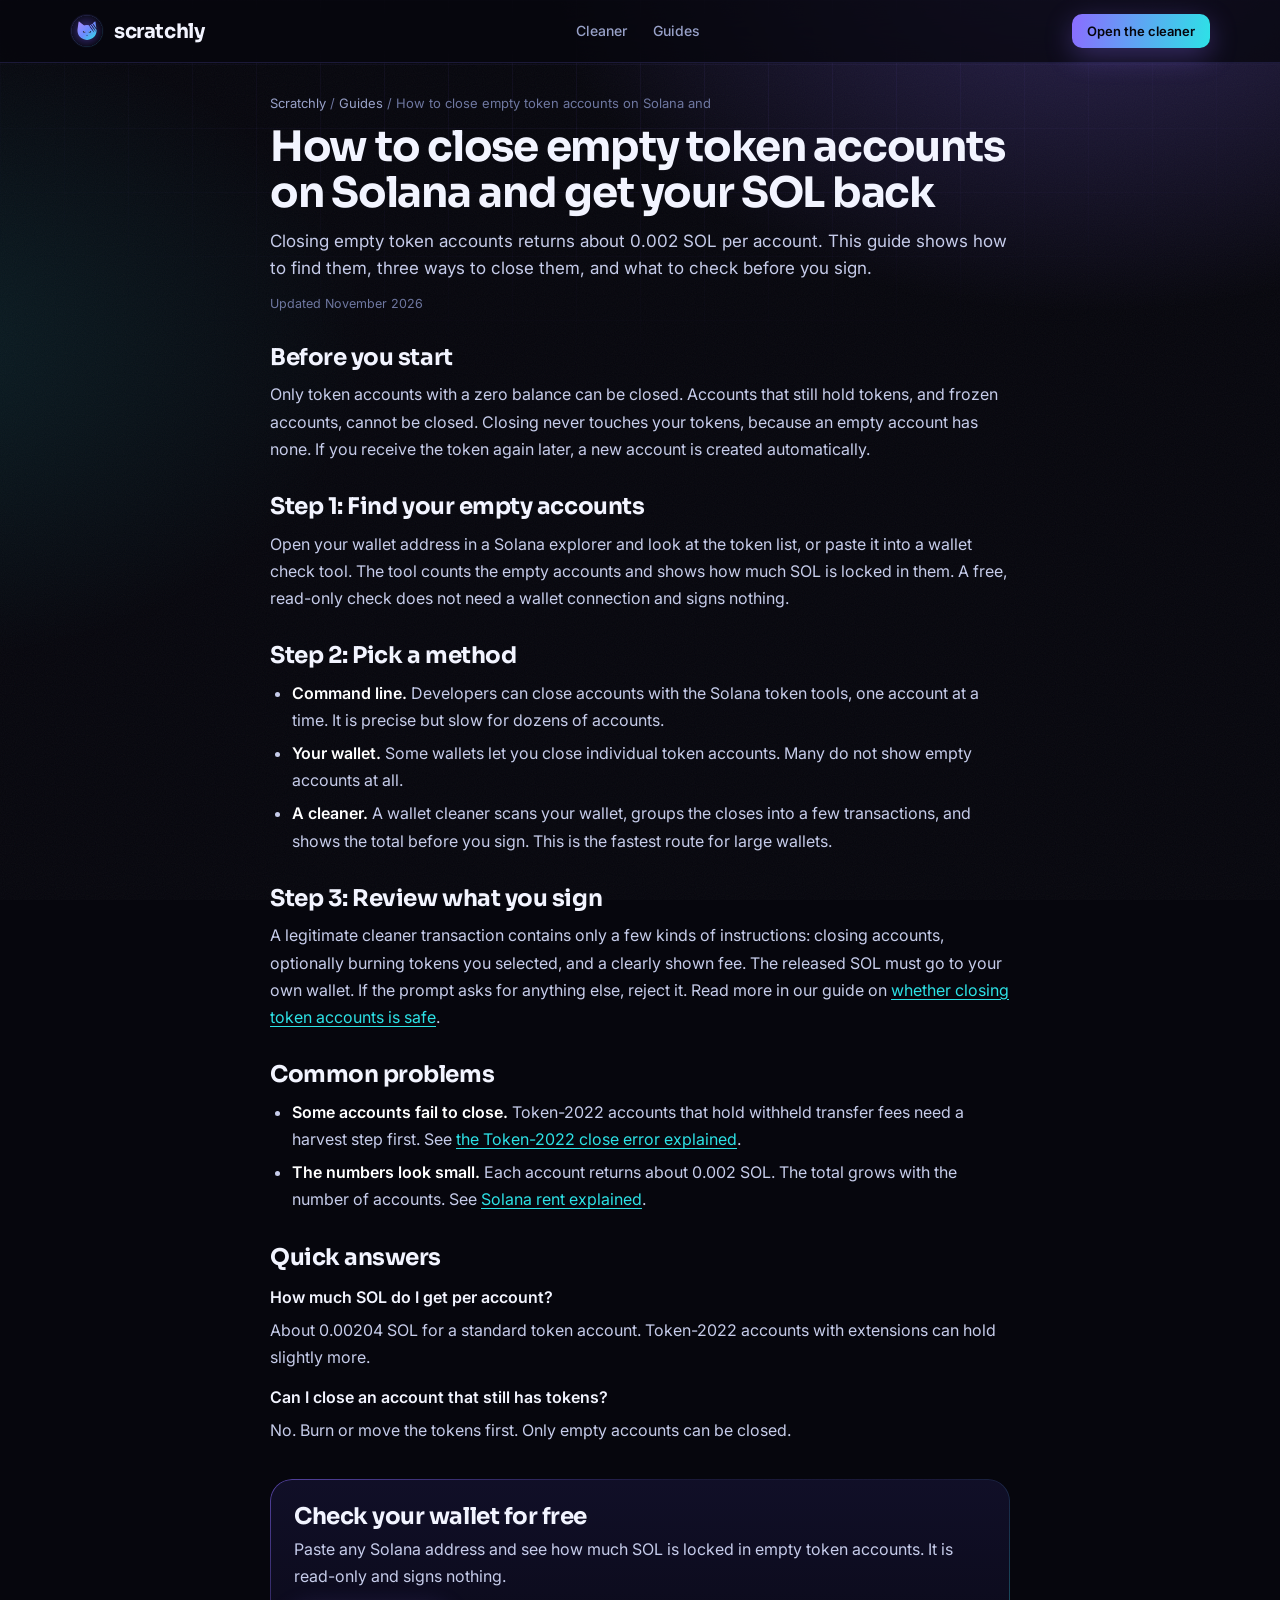
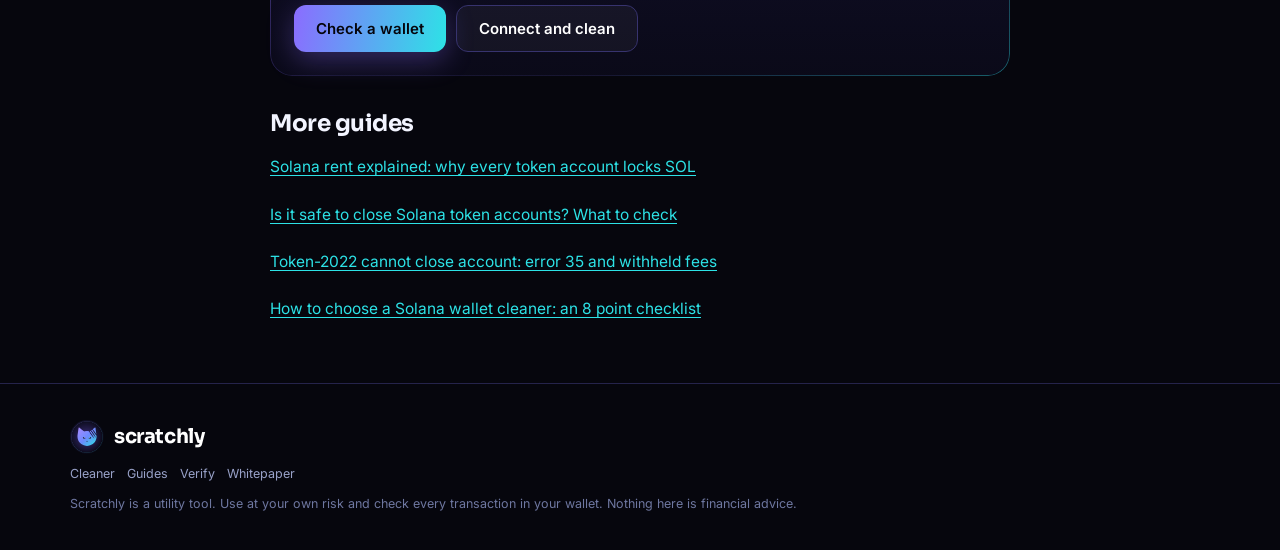
==== close-empty-token-accounts-solana.html @ 2ec62b28 "Add files via upload" ====
<!DOCTYPE html>
<html lang="en"><head><meta charset="utf-8"><meta name="viewport" content="width=device-width, initial-scale=1, viewport-fit=cover">
<title>Close Empty Solana Token Accounts, Get SOL Back | Scratchly</title>
<meta name="description" content="Step by step: find empty Solana token accounts, close them safely, and reclaim the SOL deposit. Wallet, command line and cleaner options compared.">
<link rel="canonical" href="https://app.scratchly.cfd/close-empty-token-accounts-solana"><meta name="robots" content="index,follow,max-image-preview:large">
<meta name="theme-color" content="#06060D"><meta property="og:type" content="article"><meta property="og:site_name" content="Scratchly">
<meta property="og:title" content="How to close empty token accounts on Solana and get your SOL back"><meta property="og:description" content="Step by step: find empty Solana token accounts, close them safely, and reclaim the SOL deposit. Wallet, command line and cleaner options compared."><meta property="og:url" content="https://app.scratchly.cfd/close-empty-token-accounts-solana"><meta property="og:image" content="https://app.scratchly.cfd/og.png">
<meta name="twitter:card" content="summary_large_image">
<link rel="icon" type="image/png" href="/favicon.png">
<link rel="preconnect" href="https://fonts.googleapis.com"><link rel="preconnect" href="https://fonts.gstatic.com" crossorigin>
<link href="https://fonts.googleapis.com/css2?family=Inter:wght@400;500;600;700&family=JetBrains+Mono:wght@500;600&family=Sora:wght@600;700&display=swap" rel="stylesheet">
<link rel="stylesheet" href="/style.css">
<script type="application/ld+json">{"@context": "https://schema.org", "@type": "Article", "headline": "How to close empty token accounts on Solana and get your SOL back", "description": "Step by step: find empty Solana token accounts, close them safely, and reclaim the SOL deposit. Wallet, command line and cleaner options compared.", "datePublished": "2026-11-19", "dateModified": "2026-11-19", "author": {"@type": "Organization", "name": "Scratchly", "url": "https://app.scratchly.cfd/"}, "publisher": {"@type": "Organization", "name": "Scratchly", "logo": {"@type": "ImageObject", "url": "https://app.scratchly.cfd/logo.png"}}, "mainEntityOfPage": "https://app.scratchly.cfd/close-empty-token-accounts-solana", "image": "https://app.scratchly.cfd/og.png"}</script><script type="application/ld+json">{"@context": "https://schema.org", "@type": "BreadcrumbList", "itemListElement": [{"@type": "ListItem", "position": 1, "name": "Scratchly", "item": "https://app.scratchly.cfd/"}, {"@type": "ListItem", "position": 2, "name": "Guides", "item": "https://app.scratchly.cfd/guides"}, {"@type": "ListItem", "position": 3, "name": "How to close empty token accounts on Solana and get your SOL back", "item": "https://app.scratchly.cfd/close-empty-token-accounts-solana"}]}</script><script type="application/ld+json">{"@context": "https://schema.org", "@type": "HowTo", "name": "How to close empty token accounts on Solana and get your SOL back", "description": "Step by step: find empty Solana token accounts, close them safely, and reclaim the SOL deposit. Wallet, command line and cleaner options compared.", "step": [{"@type": "HowToStep", "position": 1, "name": "Find your empty accounts", "text": "Look up your wallet address on a Solana explorer and open the tokens list, or paste the address into a wallet check tool. Accounts with a balance of zero are the ones you can close."}, {"@type": "HowToStep", "position": 2, "name": "Choose how to close them", "text": "You can close accounts one at a time with the command line, use a wallet that offers the option, or use a cleaner that closes many accounts in a few transactions."}, {"@type": "HowToStep", "position": 3, "name": "Review what you sign", "text": "Each close instruction should send the released SOL to your own wallet. Compare the wallet prompt with the summary on the tool before approving."}, {"@type": "HowToStep", "position": 4, "name": "Confirm and verify", "text": "After the transactions confirm, check your SOL balance. The released deposits arrive in your wallet in the same transaction."}]}</script><script type="application/ld+json">{"@context": "https://schema.org", "@type": "FAQPage", "mainEntity": [{"@type": "Question", "name": "How much SOL do I get per account?", "acceptedAnswer": {"@type": "Answer", "text": "About 0.00204 SOL for a standard token account. Token-2022 accounts with extensions can hold slightly more."}}, {"@type": "Question", "name": "Can I close an account that still has tokens?", "acceptedAnswer": {"@type": "Answer", "text": "No. Burn or move the tokens first. Only empty accounts can be closed."}}]}</script>
</head><body><div class="bg"></div>
<header class="nav"><div class="wrap"><a class="brand" href="/"><img src="/logo.png" alt="Scratchly logo" width="34" height="34">scratchly</a><nav class="links"><a href="/">Cleaner</a><a href="/guides">Guides</a></nav><a class="btn pri sm" href="/#app">Open the cleaner</a></div></header>
<main class="wrap guide"><nav class="crumbs" aria-label="Breadcrumb"><a href="/">Scratchly</a> / <a href="/guides">Guides</a> / <span>How to close empty token accounts on Solana and </span></nav>
<article><h1>How to close empty token accounts on Solana and get your SOL back</h1><p class="lede">Closing empty token accounts returns about 0.002 SOL per account. This guide shows how to find them, three ways to close them, and what to check before you sign.</p><p class="upd">Updated November 2026</p>
<h2>Before you start</h2>
<p>Only token accounts with a zero balance can be closed. Accounts that still hold tokens, and frozen accounts, cannot be closed. Closing never touches your tokens, because an empty account has none. If you receive the token again later, a new account is created automatically.</p>
<h2>Step 1: Find your empty accounts</h2>
<p>Open your wallet address in a Solana explorer and look at the token list, or paste it into a wallet check tool. The tool counts the empty accounts and shows how much SOL is locked in them. A free, read-only check does not need a wallet connection and signs nothing.</p>
<h2>Step 2: Pick a method</h2>
<ul><li><b>Command line.</b> Developers can close accounts with the Solana token tools, one account at a time. It is precise but slow for dozens of accounts.</li>
<li><b>Your wallet.</b> Some wallets let you close individual token accounts. Many do not show empty accounts at all.</li>
<li><b>A cleaner.</b> A wallet cleaner scans your wallet, groups the closes into a few transactions, and shows the total before you sign. This is the fastest route for large wallets.</li></ul>
<h2>Step 3: Review what you sign</h2>
<p>A legitimate cleaner transaction contains only a few kinds of instructions: closing accounts, optionally burning tokens you selected, and a clearly shown fee. The released SOL must go to your own wallet. If the prompt asks for anything else, reject it. Read more in our guide on <a href="/is-it-safe-to-close-token-accounts">whether closing token accounts is safe</a>.</p>
<h2>Common problems</h2>
<ul><li><b>Some accounts fail to close.</b> Token-2022 accounts that hold withheld transfer fees need a harvest step first. See <a href="/token-2022-cannot-close-account-error">the Token-2022 close error explained</a>.</li>
<li><b>The numbers look small.</b> Each account returns about 0.002 SOL. The total grows with the number of accounts. See <a href="/solana-rent-explained">Solana rent explained</a>.</li></ul><h2>Quick answers</h2><h3>How much SOL do I get per account?</h3><p>About 0.00204 SOL for a standard token account. Token-2022 accounts with extensions can hold slightly more.</p><h3>Can I close an account that still has tokens?</h3><p>No. Burn or move the tokens first. Only empty accounts can be closed.</p></article>
<aside class="cta glass"><h2>Check your wallet for free</h2><p>Paste any Solana address and see how much SOL is locked in empty token accounts. It is read-only and signs nothing.</p><div class="links-row"><a class="btn pri" href="/#check">Check a wallet</a><a class="btn sec" href="/#app">Connect and clean</a></div></aside>
<section class="related"><h2>More guides</h2><ul><li><a href="/solana-rent-explained">Solana rent explained: why every token account locks SOL</a></li><li><a href="/is-it-safe-to-close-token-accounts">Is it safe to close Solana token accounts? What to check</a></li><li><a href="/token-2022-cannot-close-account-error">Token-2022 cannot close account: error 35 and withheld fees</a></li><li><a href="/how-to-choose-a-solana-wallet-cleaner">How to choose a Solana wallet cleaner: an 8 point checklist</a></li></ul></section></main>
<footer><div class="wrap"><div class="brand"><img src="/logo.png" alt="" width="26" height="26" style="border-radius:50%">scratchly</div><p><a href="/">Cleaner</a> &nbsp; <a href="/guides">Guides</a> &nbsp; <a href="/#verify">Verify</a> &nbsp; <a href="/#whitepaper">Whitepaper</a></p><p style="margin-top:10px">Scratchly is a utility tool. Use at your own risk and check every transaction in your wallet. Nothing here is financial advice.</p></div></footer></body></html>
---- style.css ----
:root{--bg:#06060D;--s1:#0C0B1D;--s2:#12112B;--line:#25234B;--line2:#37336E;--tx:#F2F4FF;--mut:#98A1C8;--dim:#6E77A0;--v:#8B6CFF;--c:#2DE2E6;--ok:#4ADE9A;--bad:#FF6B8B;--warn:#FFB86B;
--grad:linear-gradient(100deg,#8B6CFF,#2DE2E6);--disp:"Sora",Inter,system-ui,sans-serif;--mono:"JetBrains Mono",ui-monospace,SFMono-Regular,Menlo,monospace}
*{box-sizing:border-box;margin:0;padding:0}
html{scroll-behavior:smooth;-webkit-text-size-adjust:100%;scroll-padding-top:84px}
body{font-family:Inter,system-ui,-apple-system,"Segoe UI",Roboto,sans-serif;background:var(--bg);color:var(--tx);line-height:1.6;overflow-x:hidden;padding-top:env(safe-area-inset-top)}
a{color:inherit;text-decoration:none}
button{font-family:inherit}
:focus-visible{outline:2px solid var(--c);outline-offset:3px;border-radius:6px}
.wrap{max-width:1180px;margin:0 auto;padding:0 20px}
.bg{position:fixed;inset:0;z-index:-1;pointer-events:none;background:radial-gradient(900px 620px at 85% -8%,rgba(139,108,255,.30),transparent 62%),radial-gradient(760px 520px at -8% 38%,rgba(45,226,230,.11),transparent 62%),var(--bg)}
.bg:before{content:"";position:absolute;inset:0;background-image:linear-gradient(rgba(139,108,255,.06) 1px,transparent 1px),linear-gradient(90deg,rgba(139,108,255,.06) 1px,transparent 1px);background-size:64px 64px;-webkit-mask-image:radial-gradient(ellipse 85% 55% at 50% 0%,#000 25%,transparent 78%);mask-image:radial-gradient(ellipse 85% 55% at 50% 0%,#000 25%,transparent 78%)}
.bg:after{content:"";position:absolute;inset:0;opacity:.045;background-image:url("data:image/svg+xml;utf8,<svg xmlns='http://www.w3.org/2000/svg' width='160' height='160'><filter id='n'><feTurbulence type='fractalNoise' baseFrequency='.9' numOctaves='2' stitchTiles='stitch'/></filter><rect width='160' height='160' filter='url(%23n)'/></svg>")}
/* nav */
.nav{position:sticky;top:0;z-index:40;background:rgba(6,6,13,.74);backdrop-filter:blur(16px);-webkit-backdrop-filter:blur(16px);border-bottom:1px solid rgba(37,35,75,.7)}
.nav .wrap{display:flex;align-items:center;justify-content:space-between;height:62px;gap:14px}
.brand{display:flex;align-items:center;gap:10px;font:700 20px var(--disp);letter-spacing:-.4px}
.brand img{width:34px;height:34px;border-radius:50%}
.links{display:none;gap:26px;color:var(--mut);font-size:14px;font-weight:500}
.links a:hover{color:#fff}
.btn{position:relative;display:inline-flex;align-items:center;justify-content:center;gap:8px;border:0;cursor:pointer;font:600 15px Inter,sans-serif;border-radius:12px;padding:13px 22px;transition:transform .12s,box-shadow .2s,border-color .2s,background .2s}
.btn:active{transform:scale(.98)}
.btn.pri{background:var(--grad);color:#05050C;box-shadow:0 8px 28px rgba(139,108,255,.32)}
.btn.pri:hover{box-shadow:0 10px 36px rgba(45,226,230,.32)}
.btn.sec{background:rgba(255,255,255,.04);color:#fff;border:1px solid var(--line2)}
.btn.sec:hover{border-color:var(--v)}
.btn.sm{padding:9px 15px;font-size:13px;border-radius:10px}
.btn[disabled]{opacity:.45;cursor:not-allowed}
/* rail */
.rail{border-bottom:1px solid rgba(37,35,75,.55);background:rgba(10,9,24,.6)}
.rail-in{display:flex;gap:0;overflow-x:auto;scrollbar-width:none;max-width:1180px;margin:0 auto}
.rail-in::-webkit-scrollbar{display:none}
.ri{flex:none;display:flex;align-items:baseline;gap:8px;padding:10px 18px;border-right:1px solid rgba(37,35,75,.55);font-size:13px;white-space:nowrap}
.ri:first-child{padding-left:20px}
.ri small{color:var(--dim);font-size:12px}
.ri b{font:600 13px var(--mono);color:#fff}
.up{color:var(--ok)!important}.down{color:var(--bad)!important}
.dot{display:inline-block;width:7px;height:7px;border-radius:50%;background:var(--ok);margin-right:6px;box-shadow:0 0 0 0 rgba(74,222,154,.6);animation:pulse 2s infinite}
.dot.off{background:var(--dim);animation:none;box-shadow:none}
@keyframes pulse{70%{box-shadow:0 0 0 7px rgba(74,222,154,0)}100%{box-shadow:0 0 0 0 rgba(74,222,154,0)}}
/* top */
.top{display:grid;gap:18px;padding:30px 20px 24px;grid-template-areas:"intro" "console" "bento"}
.intro{grid-area:intro}
.intro h1{font:700 clamp(32px,7.2vw,58px)/1.04 var(--disp);letter-spacing:-.035em;max-width:16ch}
.lead{margin-top:14px;color:var(--mut);font-size:16.5px;max-width:52ch}
.console{grid-area:console}
.bento{grid-area:bento;display:grid;grid-template-columns:1fr 1fr;gap:12px;align-content:start}
.glass{position:relative;background:linear-gradient(180deg,rgba(20,18,48,.78),rgba(12,11,29,.78));backdrop-filter:blur(10px);-webkit-backdrop-filter:blur(10px);border-radius:20px}
.glass:before{content:"";position:absolute;inset:0;border-radius:inherit;padding:1px;background:linear-gradient(150deg,rgba(139,108,255,.55),rgba(37,35,75,.5) 38%,rgba(37,35,75,.5) 62%,rgba(45,226,230,.4));-webkit-mask:linear-gradient(#000 0 0) content-box,linear-gradient(#000 0 0);-webkit-mask-composite:xor;mask-composite:exclude;pointer-events:none}
.tile{padding:18px 18px 16px;min-width:0}
.tile .k{font-size:12.5px;color:var(--dim);font-weight:500}
.tile .v{font:700 clamp(24px,5.4vw,34px)/1.1 var(--disp);letter-spacing:-.03em;margin-top:6px;font-variant-numeric:tabular-nums}
.tile .s{font-size:12.5px;color:var(--mut);margin-top:6px}
.tile.w2{grid-column:span 2}
.t-total .v{font-size:clamp(38px,9vw,60px);background:var(--grad);-webkit-background-clip:text;background-clip:text;color:transparent;letter-spacing:-.04em}
.live{display:inline-flex;align-items:center;font:500 11.5px Inter;color:var(--ok);margin-left:8px}
.chg{font:600 13px var(--mono);margin-left:8px}
.t-price .v{display:flex;align-items:baseline;flex-wrap:wrap}
.mini{display:flex;gap:14px;flex-wrap:wrap;margin-top:8px;font-size:12.5px;color:var(--mut)}
.mini b{font:600 12.5px var(--mono);color:#fff;margin-left:4px}
.lnk{color:var(--c);font-size:12.5px;font-weight:500}
.kv{display:flex;justify-content:space-between;align-items:baseline;gap:10px;margin-top:8px}
.kv span{font-size:12.5px;color:var(--mut)}
.kv b{font:600 15px var(--mono)}
.feed .row{display:flex;align-items:center;gap:12px;padding:10px 0;border-top:1px solid var(--line);font-size:13.5px}
.feed .row:first-of-type{border-top:0}
.feed .av{flex:none;width:30px;height:30px;border-radius:9px;background:var(--grad);display:grid;place-items:center;color:#05050C;font:700 11px var(--mono)}
.feed .r{margin-left:auto;text-align:right}
.feed .r b{display:block;font:600 13px var(--mono);color:var(--ok)}
.feed .r small{color:var(--dim);font-size:11.5px}
.empty{padding:20px 0;color:var(--dim);font-size:13.5px}
/* console */
.panel{padding:22px;border-radius:26px}
.panel .hd{display:flex;align-items:center;justify-content:space-between;gap:10px}
.panel h2{font:700 20px var(--disp);letter-spacing:-.02em}
.muted{color:var(--mut)}.dim{color:var(--dim)}
.center{text-align:center}
.stack{display:grid;gap:14px}
.big{font:700 clamp(40px,10vw,58px)/1 var(--disp);letter-spacing:-.04em;background:var(--grad);-webkit-background-clip:text;background-clip:text;color:transparent;font-variant-numeric:tabular-nums}
.row2{display:flex;justify-content:space-between;align-items:center;gap:12px;padding:12px 0;border-top:1px solid var(--line);font-size:14.5px}
.row2 b{font:600 14.5px var(--mono)}
.row2.total{font-size:16px}
.chip{display:inline-flex;align-items:center;background:#08081A;border:1px solid var(--line);border-radius:999px;padding:5px 12px;font:500 12.5px var(--mono);color:var(--mut)}
.badge{display:inline-block;font-size:12px;font-weight:600;border-radius:999px;padding:4px 11px;background:rgba(139,108,255,.18);color:#CBBBFF}
.badge.t2{background:rgba(45,226,230,.16);color:#8DF3F5}
.spin{width:32px;height:32px;border:3px solid var(--line);border-top-color:var(--c);border-radius:50%;animation:s .9s linear infinite;margin:0 auto 12px}
@keyframes s{to{transform:rotate(360deg)}}
.adv{margin-top:16px;border-radius:16px;background:linear-gradient(#0A0A1C,#0A0A1C) padding-box,linear-gradient(120deg,rgba(139,108,255,.7),rgba(45,226,230,.45)) border-box;border:1px solid transparent}
.adv summary{display:flex;align-items:center;gap:12px;cursor:pointer;padding:14px;list-style:none;-webkit-tap-highlight-color:transparent}
.adv summary::-webkit-details-marker{display:none}
.advIcon{flex:none;width:40px;height:40px;border-radius:12px;background:linear-gradient(135deg,#FF8A5C,#FF4F8B);display:grid;place-items:center}
.advTxt{flex:1;min-width:0}.advTxt b{display:block;font-size:15px}.advTxt small{color:var(--mut);font-size:12.5px;line-height:1.3;display:block}
.advBadge{flex:none;min-width:26px;height:26px;padding:0 8px;border-radius:999px;background:rgba(139,108,255,.2);color:#CBBBFF;font:600 12.5px var(--mono);display:grid;place-items:center}
.chev{flex:none;transition:transform .25s;color:var(--mut)}
.adv[open] .chev{transform:rotate(180deg)}
.advBody{padding:0 14px 14px}
.warn{font-size:12.5px;color:#FFC38A;background:rgba(255,160,70,.08);border:1px solid rgba(255,160,70,.25);border-radius:12px;padding:10px 12px;margin-bottom:8px}
.tok{display:flex;gap:10px;align-items:center;padding:10px 0;border-top:1px solid var(--line);font-size:14px}
.tok input{width:19px;height:19px;accent-color:#8B6CFF;flex:none}
.tok .mint{font-family:var(--mono);color:var(--mut);font-size:13px}
.tok .amt{margin-left:auto;font:600 13px var(--mono);text-align:right}
.err{color:var(--bad);font-size:13.5px;margin-top:10px}.ok{color:var(--ok)}
.txlink{display:block;font:500 12.5px var(--mono);color:var(--c);margin-top:6px;word-break:break-all}
.links-row{display:flex;gap:10px;flex-wrap:wrap}
/* sections */
section.s{padding:44px 0}
h2.sec{font:700 clamp(26px,4.6vw,40px)/1.1 var(--disp);letter-spacing:-.03em}
.sub{color:var(--mut);margin-top:10px;max-width:60ch}
.sechead{display:flex;justify-content:space-between;align-items:flex-end;gap:16px;flex-wrap:wrap}
/* tiers + calc */
.tiers{display:grid;gap:12px;margin-top:22px}
.tier{padding:22px;border-radius:20px;background:rgba(255,255,255,.03);border:1px solid var(--line)}
.tier.on{border-color:var(--v);box-shadow:0 0 0 1px var(--v),0 18px 50px rgba(139,108,255,.22)}
.tier h3{font-size:15px;font-weight:600;color:var(--mut);display:flex;align-items:center;gap:8px}
.tier .pct{font:700 52px/1 var(--disp);letter-spacing:-.05em;margin:10px 0 8px}
.tier .pct.g{background:var(--grad);-webkit-background-clip:text;background-clip:text;color:transparent}
.tier p{font-size:13.5px;color:var(--mut)}
.calc{margin-top:14px;padding:22px;border-radius:22px}
.calc .top2{display:flex;justify-content:space-between;align-items:baseline;gap:10px;flex-wrap:wrap}
.calc input[type=range]{width:100%;margin:16px 0 6px;accent-color:#8B6CFF}
.calc .cols{display:grid;grid-template-columns:repeat(3,1fr);gap:8px;margin-top:10px}
.calc .c{background:#08081A;border:1px solid var(--line);border-radius:14px;padding:12px}
.calc .c small{display:block;color:var(--dim);font-size:11.5px}
.calc .c b{display:block;font:600 14px var(--mono);margin-top:2px}
.calc .c em{font-style:normal;font-size:11.5px;color:var(--mut)}
/* token */
.pxgrid{display:grid;grid-template-columns:1fr 1fr;gap:10px;margin:16px 0}
.px{background:#08081A;border:1px solid var(--line);border-radius:14px;padding:12px 14px}
.px small{color:var(--dim);font-size:12px}.px b{display:block;font:600 16px var(--mono);margin-top:2px}
.chart{margin-top:14px;border-radius:16px;overflow:hidden;border:1px solid var(--line);height:360px;background:#08081A}
.chart iframe{width:100%;height:100%;border:0}
.soon{margin:12px 0;padding:14px 16px;border-radius:14px;border:1px dashed var(--line2);color:var(--mut);font-size:14px;display:flex;gap:10px;align-items:center}
.addr{font:500 12.5px var(--mono);word-break:break-all;color:#C9D0F0;background:#08081A;border:1px solid var(--line);border-radius:12px;padding:12px 14px;margin-top:8px}
/* whitepaper */
.wp{margin-top:22px;padding:0;border-radius:24px;overflow:hidden}
.wp-top{display:flex;justify-content:space-between;align-items:center;gap:14px;flex-wrap:wrap;padding:22px 22px 18px;border-bottom:1px solid var(--line)}
.wp-top .t{font:700 20px var(--disp);letter-spacing:-.02em}
.wp-top .m{color:var(--dim);font-size:13px;margin-top:2px}
.wp-body{display:grid}
.toc{display:flex;gap:8px;overflow-x:auto;padding:14px 22px;border-bottom:1px solid var(--line);scrollbar-width:none}
.toc::-webkit-scrollbar{display:none}
.toc a{flex:none;font-size:13px;color:var(--mut);border:1px solid var(--line);border-radius:999px;padding:6px 12px;white-space:nowrap}
.toc a:hover,.toc a.on{color:#fff;border-color:var(--v)}
.doc{padding:24px 22px 30px;max-height:none}
.doc h3{font:700 22px/1.2 var(--disp);letter-spacing:-.02em;margin:34px 0 12px;scroll-margin-top:90px}
.doc h3:first-child{margin-top:0}
.doc h4{font:600 15px Inter;margin:18px 0 6px;color:#fff}
.doc p{color:#C6CCEA;margin:10px 0;max-width:72ch;font-size:15.5px;line-height:1.7}
.doc ul,.doc ol{margin:10px 0 10px 20px;color:#C6CCEA;max-width:72ch;font-size:15.5px;line-height:1.65}
.doc li{margin:6px 0}
.doc b,.doc strong{color:#fff;font-weight:600}
.doc code{font:500 13px var(--mono);background:#0A0A1C;border:1px solid var(--line);border-radius:6px;padding:1px 6px}
.doc .note{margin:16px 0;padding:14px 16px;border-left:3px solid var(--v);background:rgba(139,108,255,.08);border-radius:0 12px 12px 0;color:#D8DCF5;font-size:14.5px;max-width:72ch}
.doc table{width:100%;max-width:72ch;border-collapse:collapse;margin:14px 0;font-size:14.5px}
.doc th,.doc td{text-align:left;padding:10px 12px;border-bottom:1px solid var(--line)}
.doc th{color:var(--dim);font-weight:500;font-size:12.5px}
.doc td.n{font-family:var(--mono)}
/* roadmap */
.rm{margin-top:22px;display:grid;gap:12px}
.rm .head{display:none}
.rm .track{border:1px solid var(--line);border-radius:20px;background:rgba(255,255,255,.025);overflow:hidden}
.rm .tn{padding:16px 18px;border-bottom:1px solid var(--line);display:flex;gap:12px;align-items:center}
.rm .tn i{flex:none;width:36px;height:36px;border-radius:11px;background:rgba(139,108,255,.16);display:grid;place-items:center;font-style:normal}
.rm .tn b{display:block;font:600 16px var(--disp)}.rm .tn small{color:var(--dim);font-size:12.5px}
.rm .cell{padding:14px 18px;border-bottom:1px solid var(--line)}
.rm .cell:last-child{border-bottom:0}
.rm .cell:before{content:attr(data-p);display:block;font:600 12px var(--mono);color:var(--dim);margin-bottom:8px}
.rm ul{list-style:none;display:grid;gap:9px}
.rm li{display:flex;gap:10px;align-items:flex-start;font-size:14px;color:#D0D5F0;line-height:1.45}
.rm li:before{content:"";flex:none;width:8px;height:8px;border-radius:50%;margin-top:6px;background:var(--dim)}
.rm li.live:before{background:var(--ok);box-shadow:0 0 8px rgba(74,222,154,.7)}
.rm li.build:before{background:var(--c)}
.rm li.plan:before{background:var(--v)}
.rm li small{display:block;color:var(--dim);font-size:12.5px;margin-top:2px}
.legend{display:flex;gap:16px;flex-wrap:wrap;margin-top:14px;font-size:12.5px;color:var(--mut)}
.legend span{display:inline-flex;align-items:center;gap:6px}.legend i{width:8px;height:8px;border-radius:50%;display:inline-block}
/* faq + footer */
.faq{display:grid;gap:8px;margin-top:20px}
details.q{background:rgba(255,255,255,.03);border:1px solid var(--line);border-radius:14px;padding:15px 18px}
details.q summary{cursor:pointer;font-weight:600;list-style:none;display:flex;justify-content:space-between;gap:10px;font-size:15px}
details.q summary::-webkit-details-marker{display:none}
details.q summary:after{content:"+";color:var(--c);font-size:20px;line-height:1}
details.q[open] summary:after{content:"-"}
details.q p{color:var(--mut);margin-top:10px;font-size:14.5px}
footer{padding:36px 0 calc(36px + env(safe-area-inset-bottom));border-top:1px solid var(--line);margin-top:24px;color:var(--dim);font-size:12.5px}
footer .brand{margin-bottom:10px;color:#fff}
.cf{position:fixed;top:-12px;width:9px;height:13px;border-radius:2px;z-index:99;pointer-events:none;animation:fall linear forwards}
@keyframes fall{to{transform:translateY(105vh) rotate(720deg);opacity:.8}}
[hidden]{display:none!important}
@media(min-width:760px){
 .tiers{grid-template-columns:repeat(3,1fr)}
 .pxgrid{grid-template-columns:repeat(4,1fr)}
 .rm .head{display:grid;grid-template-columns:220px repeat(3,1fr);gap:0;padding:0 0 8px;color:var(--dim);font:600 12px var(--mono)}
 .rm .head span{padding:0 18px}
 .rm .track{display:grid;grid-template-columns:220px repeat(3,1fr)}
 .rm .tn{border-bottom:0;border-right:1px solid var(--line);align-items:flex-start;flex-direction:column;gap:8px}
 .rm .cell{border-bottom:0;border-right:1px solid var(--line)}.rm .cell:last-child{border-right:0}
 .rm .cell:before{display:none}
}
@media(min-width:1000px){
 .links{display:flex}
 .top{grid-template-columns:minmax(0,1.3fr) minmax(380px,.78fr);grid-template-areas:"intro console" "bento console";gap:20px 28px;padding-top:44px;align-items:start}
 .console{position:sticky;top:84px}
 .bento{grid-template-columns:repeat(4,1fr)}
 .tile.w2{grid-column:span 2}.tile.r2{grid-row:span 2}
 .wp-body{grid-template-columns:230px 1fr}
 .toc{flex-direction:column;overflow:visible;border-bottom:0;border-right:1px solid var(--line);padding:22px 16px;position:sticky;top:76px;align-self:start;max-height:calc(100vh - 90px)}
 .toc a{border:0;border-radius:8px;padding:8px 10px;white-space:normal}
 .doc{padding:30px 36px 40px}
}
@media(prefers-reduced-motion:reduce){*{animation:none!important;transition:none!important}}

/* whitepaper kartya + olvasonezet */
.wpcard{padding:24px;border-radius:24px}
.wpc-head{display:flex;justify-content:space-between;align-items:flex-end;gap:16px;flex-wrap:wrap}
.wpc-grid{display:grid;gap:10px;margin-top:20px}
.kp{all:unset;box-sizing:border-box;cursor:pointer;display:block;padding:16px 18px;border-radius:16px;background:rgba(255,255,255,.035);border:1px solid var(--line);transition:border-color .2s,transform .15s}
.kp:hover{border-color:var(--v)}.kp:active{transform:scale(.99)}.kp:focus-visible{outline:2px solid var(--c);outline-offset:2px}
.kp small{display:block;color:var(--dim);font-size:12px;font-weight:500}
.kp b{display:block;font:600 17px var(--disp);margin:4px 0;letter-spacing:-.02em}
.kp span{display:block;color:var(--mut);font-size:13.5px;line-height:1.45}
.reader{position:fixed;inset:0;z-index:90;background:rgba(4,4,10,.94);backdrop-filter:blur(14px);-webkit-backdrop-filter:blur(14px);overflow-y:auto;overscroll-behavior:contain}
.reader-in{max-width:1080px;margin:0 auto;min-height:100%;background:var(--s1);border-left:1px solid var(--line);border-right:1px solid var(--line)}
.reader-bar{position:sticky;top:0;z-index:5;display:flex;justify-content:space-between;align-items:center;gap:12px;padding:calc(12px + env(safe-area-inset-top)) 18px 12px;background:rgba(12,11,29,.96);backdrop-filter:blur(10px);border-bottom:1px solid var(--line)}
.reader-bar b{display:block;font:700 16px var(--disp)}.reader-bar small{color:var(--dim);font-size:12px}
.reader .toc{position:static;top:auto}
@media(min-width:760px){.wpc-grid{grid-template-columns:repeat(4,1fr)}}
@media(min-width:1000px){.reader .toc{position:sticky;top:64px}}

.kp b span{display:inline;color:inherit;font-size:inherit;line-height:inherit}

/* prioritas, advanced eszkozok, verify, dev */
.prio{display:flex;align-items:center;justify-content:space-between;gap:12px;margin-top:14px;font-size:13.5px}
.seg{display:inline-flex;background:#08081A;border:1px solid var(--line);border-radius:10px;padding:3px}
.seg button{border:0;background:transparent;color:var(--mut);font:600 13px Inter;padding:7px 14px;border-radius:8px;cursor:pointer}
.seg button.on{background:var(--grad);color:#05050C}
.advtools{display:flex;gap:8px;margin:6px 0}
.tok .amt small{display:block;font:500 11.5px Inter;color:var(--dim);margin-top:1px}
.tok .amt small.hv{color:var(--warn)}.tok .amt small.dust{color:var(--ok)}
.vgrid{display:grid;gap:12px;margin-top:20px}
.vcard{padding:22px;border-radius:22px}
.vcard h3{font:600 17px var(--disp);letter-spacing:-.02em;margin-bottom:10px}
.prog{display:grid;gap:6px;padding:12px 0;border-top:1px solid var(--line)}
.prog:first-of-type{border-top:0}
.prog b{font-size:14.5px}.prog small{display:block;color:var(--mut);font-size:12.5px;line-height:1.4}
.prog code{font:500 12px var(--mono);color:#C9D0F0;word-break:break-all;background:#08081A;border:1px solid var(--line);border-radius:8px;padding:6px 8px}
.prog .btn{justify-self:start}
.vsteps{margin-left:20px;color:#C6CCEA;font-size:14.5px;line-height:1.6}.vsteps li{margin:8px 0}
.cl{display:grid;gap:16px}
.clr{display:grid;grid-template-columns:76px 1fr;gap:12px}
.clr .d b{display:block;font:600 14px var(--mono);color:#fff}.clr .d small{color:var(--dim);font-size:12px}
.clr ul{list-style:none;display:grid;gap:5px;font-size:14px;color:#D0D5F0}
.clr li:before{content:"";display:inline-block;width:6px;height:6px;border-radius:50%;background:var(--v);margin-right:9px;vertical-align:middle}
@media(min-width:900px){.vgrid{grid-template-columns:1fr 1fr}}

/* wallet check */
.chkrow{display:flex;gap:8px;margin-top:10px}
.chkrow input{flex:1;min-width:0;background:#08081A;border:1px solid var(--line2);border-radius:10px;color:#fff;font:500 13px var(--mono);padding:11px 12px}
.chkrow input::placeholder{color:var(--dim);font-family:Inter}
.chkrow input:focus{outline:2px solid var(--c);outline-offset:1px}
.chkmeta{display:flex;justify-content:space-between;align-items:center;gap:8px;margin-top:8px}
.lnk{background:none;border:0;cursor:pointer;font-family:inherit}
.chk{margin-top:12px;padding-top:12px;border-top:1px solid var(--line)}
.chk-top{display:flex;justify-content:space-between;align-items:center;gap:8px}
.chk-big{font:700 30px/1.1 var(--disp);letter-spacing:-.03em;margin:8px 0 2px;background:var(--grad);-webkit-background-clip:text;background-clip:text;color:transparent}

/* guide oldalak + learn kartyak */
.gcards{display:grid;gap:12px;margin-top:20px}
.gcard{display:block;padding:20px;border-radius:20px}
.gcard h2,.gcard h3{font:600 17px/1.3 var(--disp);letter-spacing:-.02em;margin:0 0 6px}
.gcard p{color:var(--mut);font-size:14px;line-height:1.5}
.gcard span{display:inline-block;margin-top:10px;color:var(--c);font-size:13px;font-weight:600}
.gcard:hover{transform:translateY(-2px)}
.guide{max-width:780px;padding-top:30px;padding-bottom:30px}
.guide h1{font:700 clamp(28px,6vw,42px)/1.1 var(--disp);letter-spacing:-.03em;margin:10px 0 12px}
.guide .lede{color:#C6CCEA;font-size:17px;line-height:1.6}
.guide .upd{color:var(--dim);font-size:12.5px;margin:8px 0 18px}
.guide h2{font:700 23px/1.2 var(--disp);letter-spacing:-.02em;margin:30px 0 10px}
.guide h3{font:600 16px Inter;margin:16px 0 4px}
.guide p,.guide li{color:#C6CCEA;font-size:16px;line-height:1.7}
.guide p{margin:10px 0}.guide ul,.guide ol{margin:10px 0 10px 22px}.guide li{margin:6px 0}
.guide b{color:#fff;font-weight:600}
.guide a{color:var(--c);text-decoration:underline;text-underline-offset:3px}
.guide .btn{text-decoration:none}.guide .btn.pri{color:#05050C}.guide .btn.sec{color:#fff}
.guide code{font:500 13.5px var(--mono);background:#0A0A1C;border:1px solid var(--line);border-radius:6px;padding:2px 7px;word-break:break-word}
.guide table{width:100%;max-width:520px;border-collapse:collapse;margin:14px 0;font-size:15px}
.guide th,.guide td{text-align:left;padding:9px 12px;border-bottom:1px solid var(--line)}.guide th{color:var(--dim);font-weight:500;font-size:12.5px}.guide td.n{font-family:var(--mono)}
.crumbs{font-size:13px;color:var(--dim)}.crumbs a{color:var(--mut);text-decoration:none}
.cta{padding:24px;border-radius:22px;margin:34px 0}.cta h2{margin:0 0 6px}.cta p{margin:0 0 14px}
.related ul{list-style:none;margin:10px 0 0;display:grid;gap:8px}.related li a{font-size:15.5px}
footer a{color:var(--mut)}footer a:hover{color:#fff}
@media(min-width:900px){.gcards{grid-template-columns:repeat(3,1fr)}}

.guide a.gcard{color:inherit;text-decoration:none}.guide a.gcard h2,.guide a.gcard h3{color:#fff}.guide a.gcard p{color:var(--mut)}.guide a.gcard span{color:var(--c)}
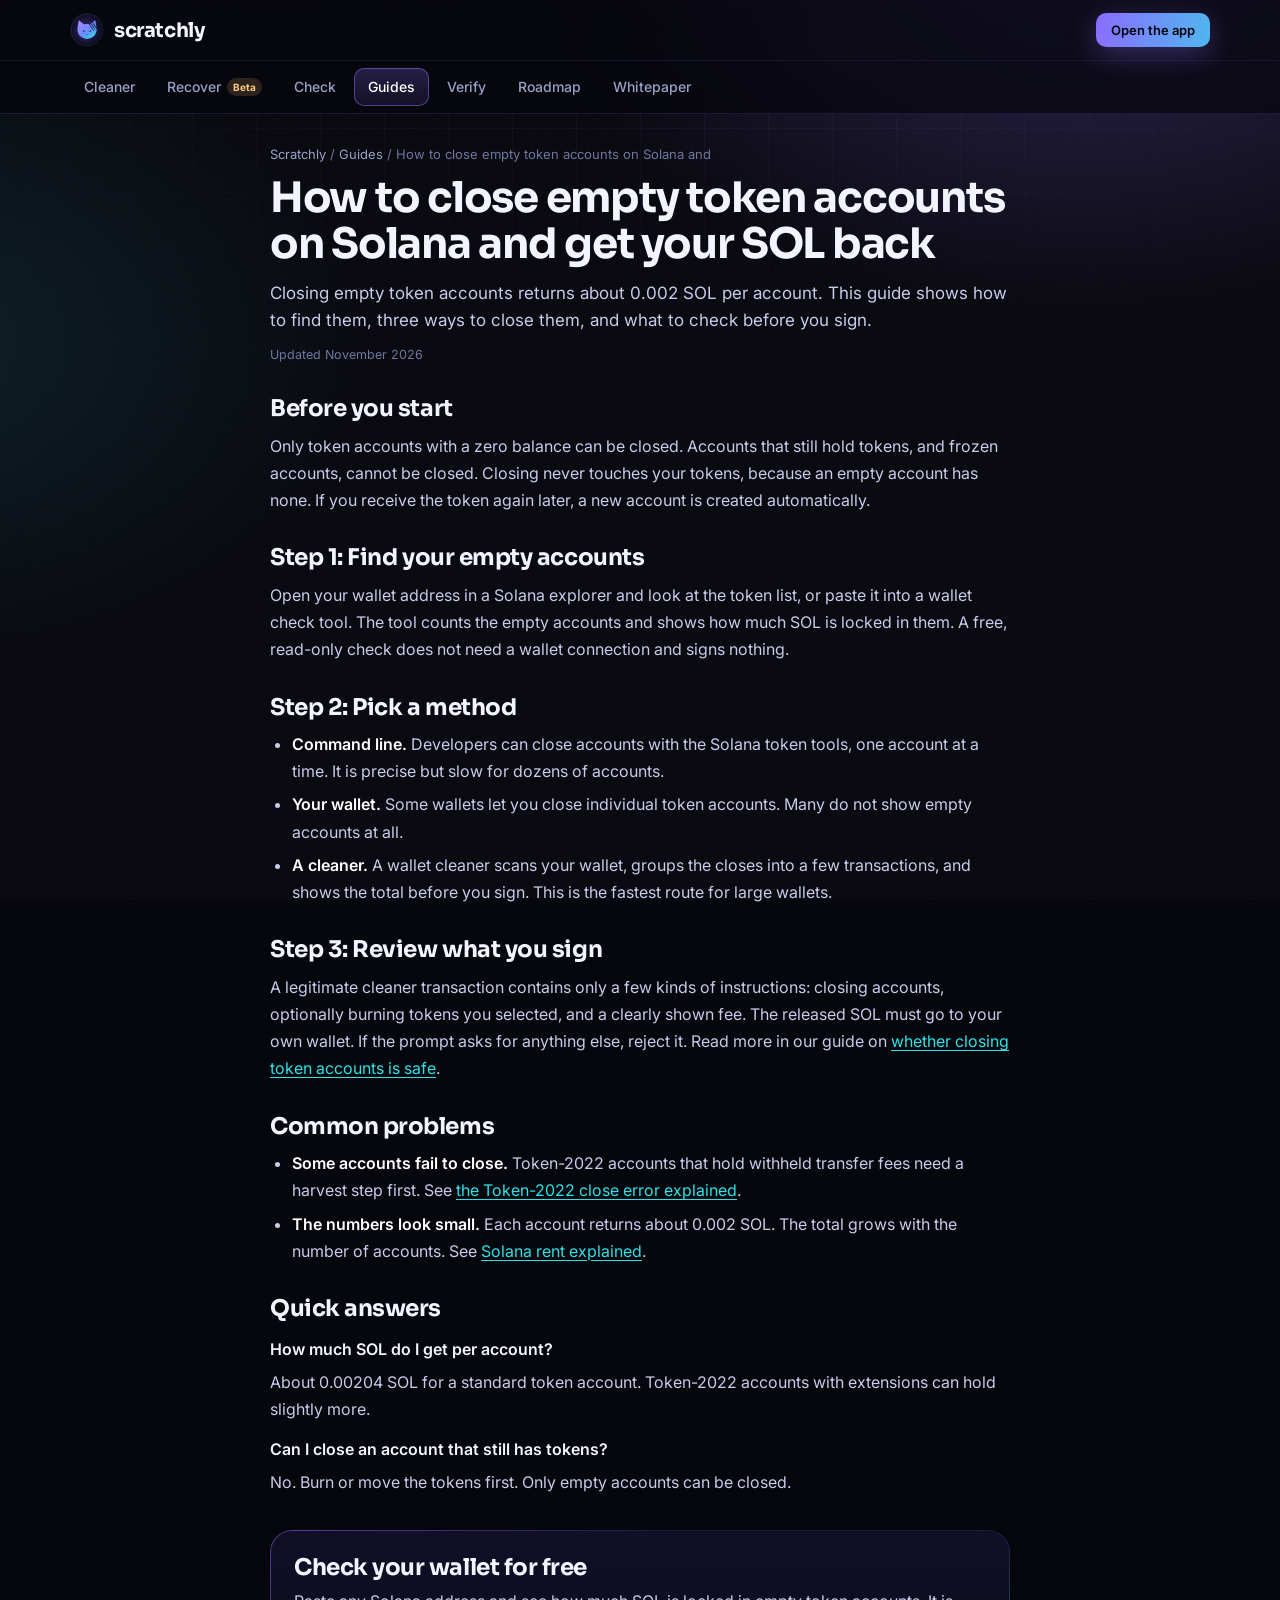
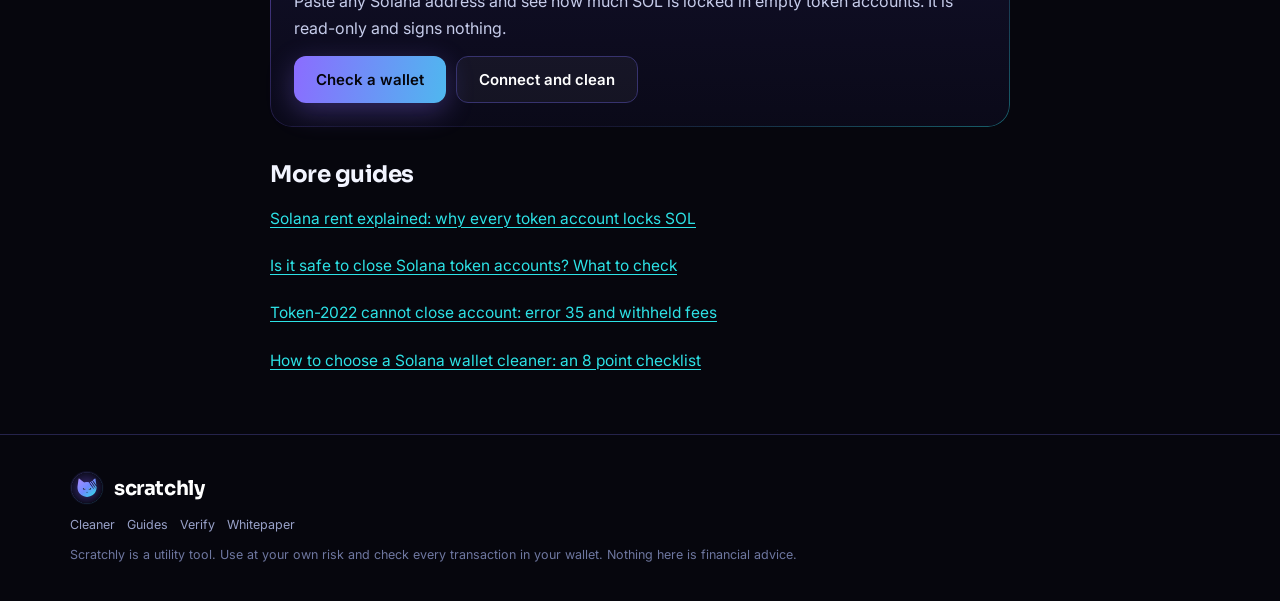
==== commit 25a0c296: "Add files via upload" ====
--- a/close-empty-token-accounts-solana.html
+++ b/close-empty-token-accounts-solana.html
@@ -12,7 +12,7 @@
 <link rel="stylesheet" href="/style.css">
 <script type="application/ld+json">{"@context": "https://schema.org", "@type": "Article", "headline": "How to close empty token accounts on Solana and get your SOL back", "description": "Step by step: find empty Solana token accounts, close them safely, and reclaim the SOL deposit. Wallet, command line and cleaner options compared.", "datePublished": "2026-11-19", "dateModified": "2026-11-19", "author": {"@type": "Organization", "name": "Scratchly", "url": "https://app.scratchly.cfd/"}, "publisher": {"@type": "Organization", "name": "Scratchly", "logo": {"@type": "ImageObject", "url": "https://app.scratchly.cfd/logo.png"}}, "mainEntityOfPage": "https://app.scratchly.cfd/close-empty-token-accounts-solana", "image": "https://app.scratchly.cfd/og.png"}</script><script type="application/ld+json">{"@context": "https://schema.org", "@type": "BreadcrumbList", "itemListElement": [{"@type": "ListItem", "position": 1, "name": "Scratchly", "item": "https://app.scratchly.cfd/"}, {"@type": "ListItem", "position": 2, "name": "Guides", "item": "https://app.scratchly.cfd/guides"}, {"@type": "ListItem", "position": 3, "name": "How to close empty token accounts on Solana and get your SOL back", "item": "https://app.scratchly.cfd/close-empty-token-accounts-solana"}]}</script><script type="application/ld+json">{"@context": "https://schema.org", "@type": "HowTo", "name": "How to close empty token accounts on Solana and get your SOL back", "description": "Step by step: find empty Solana token accounts, close them safely, and reclaim the SOL deposit. Wallet, command line and cleaner options compared.", "step": [{"@type": "HowToStep", "position": 1, "name": "Find your empty accounts", "text": "Look up your wallet address on a Solana explorer and open the tokens list, or paste the address into a wallet check tool. Accounts with a balance of zero are the ones you can close."}, {"@type": "HowToStep", "position": 2, "name": "Choose how to close them", "text": "You can close accounts one at a time with the command line, use a wallet that offers the option, or use a cleaner that closes many accounts in a few transactions."}, {"@type": "HowToStep", "position": 3, "name": "Review what you sign", "text": "Each close instruction should send the released SOL to your own wallet. Compare the wallet prompt with the summary on the tool before approving."}, {"@type": "HowToStep", "position": 4, "name": "Confirm and verify", "text": "After the transactions confirm, check your SOL balance. The released deposits arrive in your wallet in the same transaction."}]}</script><script type="application/ld+json">{"@context": "https://schema.org", "@type": "FAQPage", "mainEntity": [{"@type": "Question", "name": "How much SOL do I get per account?", "acceptedAnswer": {"@type": "Answer", "text": "About 0.00204 SOL for a standard token account. Token-2022 accounts with extensions can hold slightly more."}}, {"@type": "Question", "name": "Can I close an account that still has tokens?", "acceptedAnswer": {"@type": "Answer", "text": "No. Burn or move the tokens first. Only empty accounts can be closed."}}]}</script>
 </head><body><div class="bg"></div>
-<header class="nav"><div class="wrap"><a class="brand" href="/"><img src="/logo.png" alt="Scratchly logo" width="34" height="34">scratchly</a><nav class="links"><a href="/">Cleaner</a><a href="/guides">Guides</a></nav><a class="btn pri sm" href="/#app">Open the cleaner</a></div></header>
+<header class="nav"><div class="wrap"><a class="brand" href="/"><img src="/logo.png" alt="Scratchly logo" width="34" height="34">scratchly</a><a class="btn pri sm" href="/#app">Open the app</a></div><div class="tabsbar"><div class="wrap"><nav class="tabs" aria-label="Main"><a class="tab" href="/">Cleaner</a><a class="tab" href="/recover">Recover<i class="tb">Beta</i></a><a class="tab" href="/#check">Check</a><a class="tab on" href="/guides" aria-current="page">Guides</a><a class="tab" href="/#verify">Verify</a><a class="tab" href="/#roadmap">Roadmap</a><a class="tab" href="/#whitepaper">Whitepaper</a></nav></div></div></header>
 <main class="wrap guide"><nav class="crumbs" aria-label="Breadcrumb"><a href="/">Scratchly</a> / <a href="/guides">Guides</a> / <span>How to close empty token accounts on Solana and </span></nav>
 <article><h1>How to close empty token accounts on Solana and get your SOL back</h1><p class="lede">Closing empty token accounts returns about 0.002 SOL per account. This guide shows how to find them, three ways to close them, and what to check before you sign.</p><p class="upd">Updated November 2026</p>
 <h2>Before you start</h2>
--- a/style.css
+++ b/style.css
@@ -1,7 +1,7 @@
 :root{--bg:#06060D;--s1:#0C0B1D;--s2:#12112B;--line:#25234B;--line2:#37336E;--tx:#F2F4FF;--mut:#98A1C8;--dim:#6E77A0;--v:#8B6CFF;--c:#2DE2E6;--ok:#4ADE9A;--bad:#FF6B8B;--warn:#FFB86B;
 --grad:linear-gradient(100deg,#8B6CFF,#2DE2E6);--disp:"Sora",Inter,system-ui,sans-serif;--mono:"JetBrains Mono",ui-monospace,SFMono-Regular,Menlo,monospace}
 *{box-sizing:border-box;margin:0;padding:0}
-html{scroll-behavior:smooth;-webkit-text-size-adjust:100%;scroll-padding-top:84px}
+html{scroll-behavior:smooth;-webkit-text-size-adjust:100%;scroll-padding-top:128px}
 body{font-family:Inter,system-ui,-apple-system,"Segoe UI",Roboto,sans-serif;background:var(--bg);color:var(--tx);line-height:1.6;overflow-x:hidden;padding-top:env(safe-area-inset-top)}
 a{color:inherit;text-decoration:none}
 button{font-family:inherit}
@@ -12,7 +12,7 @@
 .bg:after{content:"";position:absolute;inset:0;opacity:.045;background-image:url("data:image/svg+xml;utf8,<svg xmlns='http://www.w3.org/2000/svg' width='160' height='160'><filter id='n'><feTurbulence type='fractalNoise' baseFrequency='.9' numOctaves='2' stitchTiles='stitch'/></filter><rect width='160' height='160' filter='url(%23n)'/></svg>")}
 /* nav */
 .nav{position:sticky;top:0;z-index:40;background:rgba(6,6,13,.74);backdrop-filter:blur(16px);-webkit-backdrop-filter:blur(16px);border-bottom:1px solid rgba(37,35,75,.7)}
-.nav .wrap{display:flex;align-items:center;justify-content:space-between;height:62px;gap:14px}
+.nav>.wrap{display:flex;align-items:center;justify-content:space-between;height:60px;gap:14px}
 .brand{display:flex;align-items:center;gap:10px;font:700 20px var(--disp);letter-spacing:-.4px}
 .brand img{width:34px;height:34px;border-radius:50%}
 .links{display:none;gap:26px;color:var(--mut);font-size:14px;font-weight:500}
@@ -291,3 +291,25 @@
 @media(min-width:900px){.gcards{grid-template-columns:repeat(3,1fr)}}
 
 .guide a.gcard{color:inherit;text-decoration:none}.guide a.gcard h2,.guide a.gcard h3{color:#fff}.guide a.gcard p{color:var(--mut)}.guide a.gcard span{color:var(--c)}
+
+.note-beta{margin:14px 0;padding:12px 16px;border:1px solid rgba(255,184,107,.35);background:rgba(255,184,107,.07);border-radius:14px;color:#FFD9A8;font-size:14px;line-height:1.5}
+.rgrp{margin-top:20px}.rgh{display:flex;align-items:center;justify-content:space-between;gap:10px;flex-wrap:wrap}.rgh h3{font:600 16px var(--disp);margin:0}
+.badge-beta{display:inline-block;font-size:11px;font-weight:700;border-radius:999px;padding:3px 9px;background:rgba(255,184,107,.16);color:#FFC98A;margin-left:8px;vertical-align:middle}
+
+/* fulek + frissitett megjelenes */
+.tabsbar{border-top:1px solid rgba(37,35,75,.5)}
+.tabs{display:flex;gap:4px;overflow-x:auto;scrollbar-width:none;padding:7px 0}
+.tabs::-webkit-scrollbar{display:none}
+.tab{flex:none;display:inline-flex;align-items:center;gap:6px;padding:8px 14px;border-radius:10px;color:var(--mut);font-size:14px;font-weight:500;white-space:nowrap;transition:color .15s,background .15s}
+.tab:hover{color:#fff;background:rgba(255,255,255,.05)}
+.tab.on{color:#fff;background:linear-gradient(180deg,rgba(139,108,255,.24),rgba(139,108,255,.10));box-shadow:inset 0 0 0 1px rgba(139,108,255,.5)}
+.tb{font-style:normal;font-size:10px;font-weight:700;color:#FFC98A;background:rgba(255,184,107,.16);border-radius:999px;padding:1px 6px}
+@property --a{syntax:"<angle>";initial-value:0deg;inherits:false}
+.console .glass:before{background:conic-gradient(from var(--a),rgba(139,108,255,.9),rgba(37,35,75,.4) 26%,rgba(45,226,230,.75) 52%,rgba(37,35,75,.4) 78%,rgba(139,108,255,.9));animation:spin 9s linear infinite}
+@keyframes spin{to{--a:360deg}}
+.tile:after,.gcard:after{content:"";position:absolute;inset:0;border-radius:inherit;background:radial-gradient(220px circle at var(--mx,50%) var(--my,0%),rgba(139,108,255,.16),transparent 62%);opacity:0;transition:opacity .25s;pointer-events:none}
+.tile:hover:after,.gcard:hover:after{opacity:1}
+.panel{box-shadow:0 30px 90px rgba(0,0,0,.5),0 0 0 1px rgba(255,255,255,.02) inset}
+h2.sec{letter-spacing:-.035em}
+.btn.pri{background-size:160% 100%;transition:background-position .4s,transform .12s,box-shadow .2s}
+.btn.pri:hover{background-position:100% 0}
